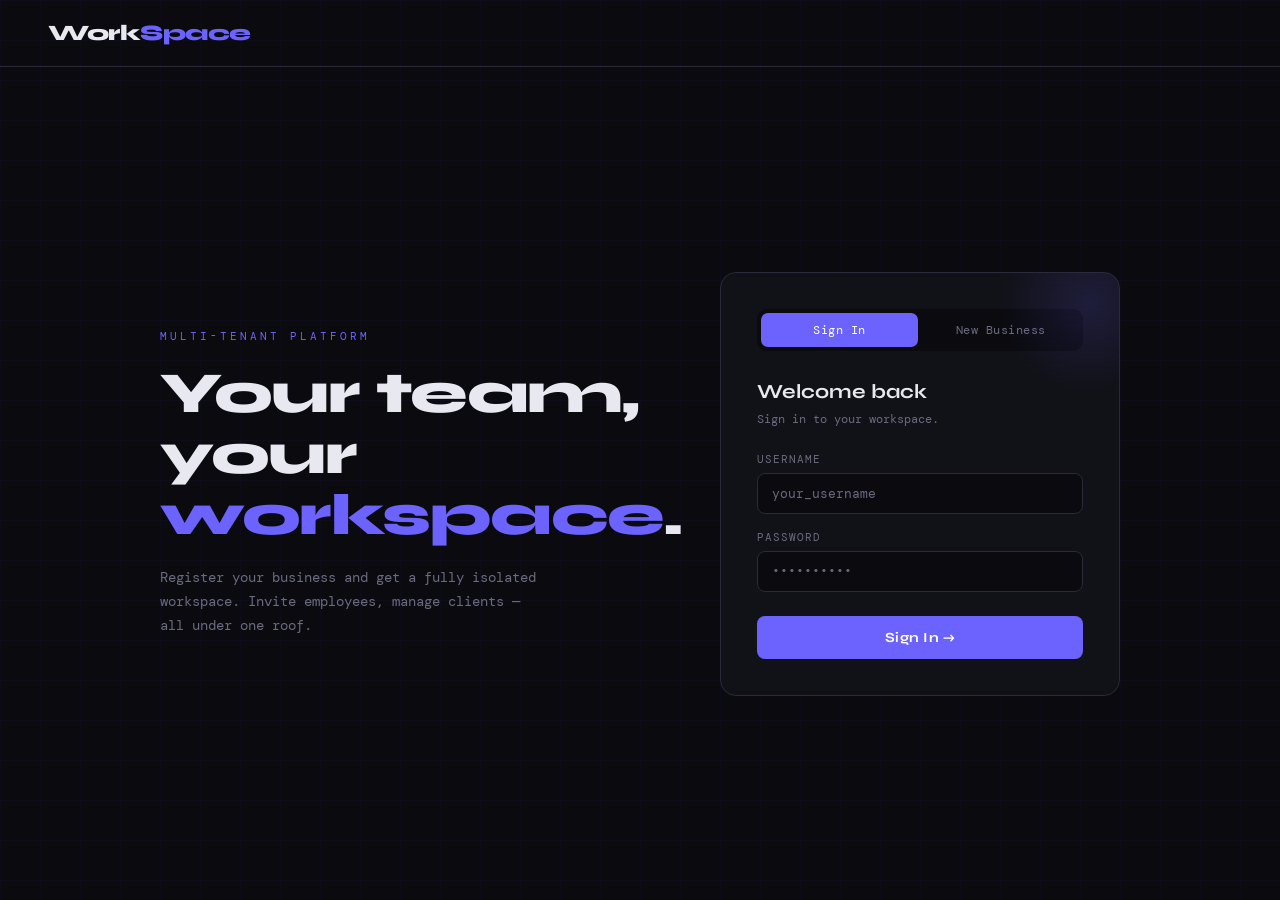
==== static/Index.html @ 4515f1ac "add all files" ====
<!DOCTYPE html>
<html lang="en">
<head>
<meta charset="UTF-8">
<meta name="viewport" content="width=device-width, initial-scale=1.0">
<title>WorkSpace — Business Platform</title>
<link rel="preconnect" href="https://fonts.googleapis.com">
<link href="https://fonts.googleapis.com/css2?family=Syne:wght@400;600;700;800&family=DM+Mono:wght@300;400;500&display=swap" rel="stylesheet">
<style>
  :root {
    --bg: #0a0a0f;
    --surface: #111118;
    --surface2: #1a1a24;
    --border: #2a2a3a;
    --accent: #6c63ff;
    --accent2: #ff6584;
    --text: #e8e8f0;
    --muted: #6b6b80;
    --success: #4ade80;
    --error: #f87171;
  }

  * { box-sizing: border-box; margin: 0; padding: 0; }

  body {
    font-family: 'DM Mono', monospace;
    background: var(--bg);
    color: var(--text);
    min-height: 100vh;
    display: flex;
    flex-direction: column;
    overflow-x: hidden;
  }

  /* Background grid */
  body::before {
    content: '';
    position: fixed;
    inset: 0;
    background-image:
      linear-gradient(rgba(108,99,255,0.04) 1px, transparent 1px),
      linear-gradient(90deg, rgba(108,99,255,0.04) 1px, transparent 1px);
    background-size: 40px 40px;
    pointer-events: none;
    z-index: 0;
  }

  nav {
    position: relative;
    z-index: 10;
    display: flex;
    align-items: center;
    justify-content: space-between;
    padding: 20px 48px;
    border-bottom: 1px solid var(--border);
  }

  .logo {
    font-family: 'Syne', sans-serif;
    font-weight: 800;
    font-size: 22px;
    letter-spacing: -0.5px;
    color: var(--text);
  }
  .logo span { color: var(--accent); }

  .hero {
    position: relative;
    z-index: 1;
    flex: 1;
    display: flex;
    align-items: center;
    justify-content: center;
    gap: 80px;
    padding: 60px 48px;
  }

  .hero-text {
    max-width: 480px;
  }

  .eyebrow {
    font-size: 11px;
    letter-spacing: 3px;
    text-transform: uppercase;
    color: var(--accent);
    margin-bottom: 20px;
  }

  h1 {
    font-family: 'Syne', sans-serif;
    font-size: clamp(36px, 5vw, 58px);
    font-weight: 800;
    line-height: 1.05;
    letter-spacing: -1.5px;
    margin-bottom: 20px;
  }

  h1 em {
    font-style: normal;
    color: var(--accent);
  }

  .hero-sub {
    font-size: 14px;
    color: var(--muted);
    line-height: 1.7;
    max-width: 380px;
  }

  /* Card / panel */
  .panel {
    background: var(--surface);
    border: 1px solid var(--border);
    border-radius: 16px;
    padding: 36px;
    width: 400px;
    flex-shrink: 0;
    position: relative;
    overflow: hidden;
  }

  .panel::before {
    content: '';
    position: absolute;
    top: -60px; right: -60px;
    width: 180px; height: 180px;
    background: radial-gradient(circle, rgba(108,99,255,0.15), transparent 70%);
    pointer-events: none;
  }

  .tabs {
    display: flex;
    gap: 4px;
    background: var(--bg);
    border-radius: 10px;
    padding: 4px;
    margin-bottom: 28px;
  }

  .tab {
    flex: 1;
    padding: 9px;
    border: none;
    background: transparent;
    color: var(--muted);
    font-family: 'DM Mono', monospace;
    font-size: 12px;
    border-radius: 7px;
    cursor: pointer;
    transition: all 0.2s;
    letter-spacing: 0.5px;
  }

  .tab.active {
    background: var(--accent);
    color: #fff;
  }

  .form-section { display: none; }
  .form-section.active { display: block; }

  .field {
    margin-bottom: 16px;
  }

  label {
    display: block;
    font-size: 11px;
    letter-spacing: 1px;
    text-transform: uppercase;
    color: var(--muted);
    margin-bottom: 7px;
  }

  input {
    width: 100%;
    background: var(--bg);
    border: 1px solid var(--border);
    border-radius: 8px;
    padding: 11px 14px;
    color: var(--text);
    font-family: 'DM Mono', monospace;
    font-size: 13px;
    outline: none;
    transition: border-color 0.2s;
  }

  input:focus { border-color: var(--accent); }
  input::placeholder { color: var(--muted); }

  .btn {
    width: 100%;
    padding: 13px;
    background: var(--accent);
    color: #fff;
    border: none;
    border-radius: 8px;
    font-family: 'Syne', sans-serif;
    font-size: 14px;
    font-weight: 700;
    letter-spacing: 0.5px;
    cursor: pointer;
    transition: opacity 0.2s, transform 0.15s;
    margin-top: 8px;
  }

  .btn:hover { opacity: 0.9; transform: translateY(-1px); }
  .btn:active { transform: translateY(0); }
  .btn:disabled { opacity: 0.5; cursor: not-allowed; transform: none; }

  .msg {
    margin-top: 14px;
    font-size: 12px;
    padding: 10px 13px;
    border-radius: 7px;
    display: none;
  }
  .msg.error { background: rgba(248,113,113,0.12); color: var(--error); border: 1px solid rgba(248,113,113,0.3); display: block; }
  .msg.success { background: rgba(74,222,128,0.1); color: var(--success); border: 1px solid rgba(74,222,128,0.25); display: block; }

  .panel-title {
    font-family: 'Syne', sans-serif;
    font-size: 20px;
    font-weight: 700;
    margin-bottom: 6px;
  }

  .panel-sub {
    font-size: 12px;
    color: var(--muted);
    margin-bottom: 24px;
    line-height: 1.5;
  }

  @media (max-width: 860px) {
    .hero { flex-direction: column; gap: 40px; }
    .panel { width: 100%; max-width: 400px; }
    nav { padding: 16px 24px; }
    .hero { padding: 40px 24px; }
  }
</style>
</head>
<body>

<nav>
  <div class="logo">Work<span>Space</span></div>
</nav>

<div class="hero">
  <div class="hero-text">
    <div class="eyebrow">Multi-tenant platform</div>
    <h1>Your team,<br>your <em>workspace</em>.</h1>
    <p class="hero-sub">
      Register your business and get a fully isolated workspace.
      Invite employees, manage clients — all under one roof.
    </p>
  </div>

  <div class="panel">
    <div class="tabs">
      <button class="tab active" onclick="switchTab('login')">Sign In</button>
      <button class="tab" onclick="switchTab('register')">New Business</button>
    </div>

    <!-- LOGIN -->
    <div class="form-section active" id="loginSection">
      <div class="panel-title">Welcome back</div>
      <div class="panel-sub">Sign in to your workspace.</div>
      <div class="field"><label>Username</label><input id="loginUser" placeholder="your_username" autocomplete="username"></div>
      <div class="field"><label>Password</label><input id="loginPass" type="password" placeholder="••••••••••" autocomplete="current-password"></div>
      <button class="btn" onclick="doLogin()">Sign In →</button>
      <div class="msg" id="loginMsg"></div>
    </div>

    <!-- REGISTER BUSINESS -->
    <div class="form-section" id="registerSection">
      <div class="panel-title">Register Your Business</div>
      <div class="panel-sub">You'll be the BusinessAdmin for your new workspace.</div>
      <div class="field"><label>Company Name</label><input id="regCompany" placeholder="Acme Corp"></div>
      <div class="field"><label>Your Username</label><input id="regUser" placeholder="admin_handle"></div>
      <div class="field"><label>Password</label><input id="regPass" type="password" placeholder="10+ chars, mixed types"></div>
      <button class="btn" onclick="doRegister()">Create Workspace →</button>
      <div class="msg" id="registerMsg"></div>
    </div>
  </div>
</div>

<script>
  // Redirect if already logged in
  if (localStorage.getItem('token')) {
    try {
      const p = JSON.parse(atob(localStorage.getItem('token').split('.')[1]));
      if (p.exp * 1000 > Date.now()) window.location.href = '/dashboard';
    } catch(e) { localStorage.removeItem('token'); }
  }

  function switchTab(tab) {
    document.querySelectorAll('.tab').forEach((t, i) => {
      t.classList.toggle('active', (i === 0) === (tab === 'login'));
    });
    document.getElementById('loginSection').classList.toggle('active', tab === 'login');
    document.getElementById('registerSection').classList.toggle('active', tab === 'register');
  }

  function showMsg(id, text, type) {
    const el = document.getElementById(id);
    el.textContent = text;
    el.className = 'msg ' + type;
  }

  async function doLogin() {
    const btn = event.target;
    btn.disabled = true;
    btn.textContent = 'Signing in…';
    try {
      const res = await fetch('/api/auth/login', {
        method: 'POST',
        headers: { 'Content-Type': 'application/json' },
        body: JSON.stringify({
          username: document.getElementById('loginUser').value.trim(),
          password: document.getElementById('loginPass').value,
        })
      });
      const data = await res.json();
      if (res.ok) {
        localStorage.setItem('token', data.token);
try {
    const payload = JSON.parse(atob(data.token.split('.')[1]));
    window.location.href = payload.role === 'admino' ? '/admino' : '/dashboard';
} catch(e) {
    window.location.href = '/dashboard';
}
      } else {
        showMsg('loginMsg', data.msg || 'Login failed', 'error');
      }
    } catch(e) {
      showMsg('loginMsg', 'Network error', 'error');
    }
    btn.disabled = false;
    btn.textContent = 'Sign In →';
  }

  async function doRegister() {
    const btn = event.target;
    btn.disabled = true;
    btn.textContent = 'Creating…';
    try {
      const res = await fetch('/api/auth/register-business', {
        method: 'POST',
        headers: { 'Content-Type': 'application/json' },
        body: JSON.stringify({
          company_name: document.getElementById('regCompany').value.trim(),
          username: document.getElementById('regUser').value.trim(),
          password: document.getElementById('regPass').value,
        })
      });
      const data = await res.json();
      if (res.ok) {
        localStorage.setItem('token', data.token);
window.location.href = '/dashboard'; // register is always a BusinessAdmin
      } else {
        showMsg('registerMsg', data.msg || 'Registration failed', 'error');
      }
    } catch(e) {
      showMsg('registerMsg', 'Network error', 'error');
    }
    btn.disabled = false;
    btn.textContent = 'Create Workspace →';
  }

  // Enter key support
  document.addEventListener('keydown', e => {
    if (e.key !== 'Enter') return;
    if (document.getElementById('loginSection').classList.contains('active')) doLogin();
    else doRegister();
  });
</script>
</body>
</html>
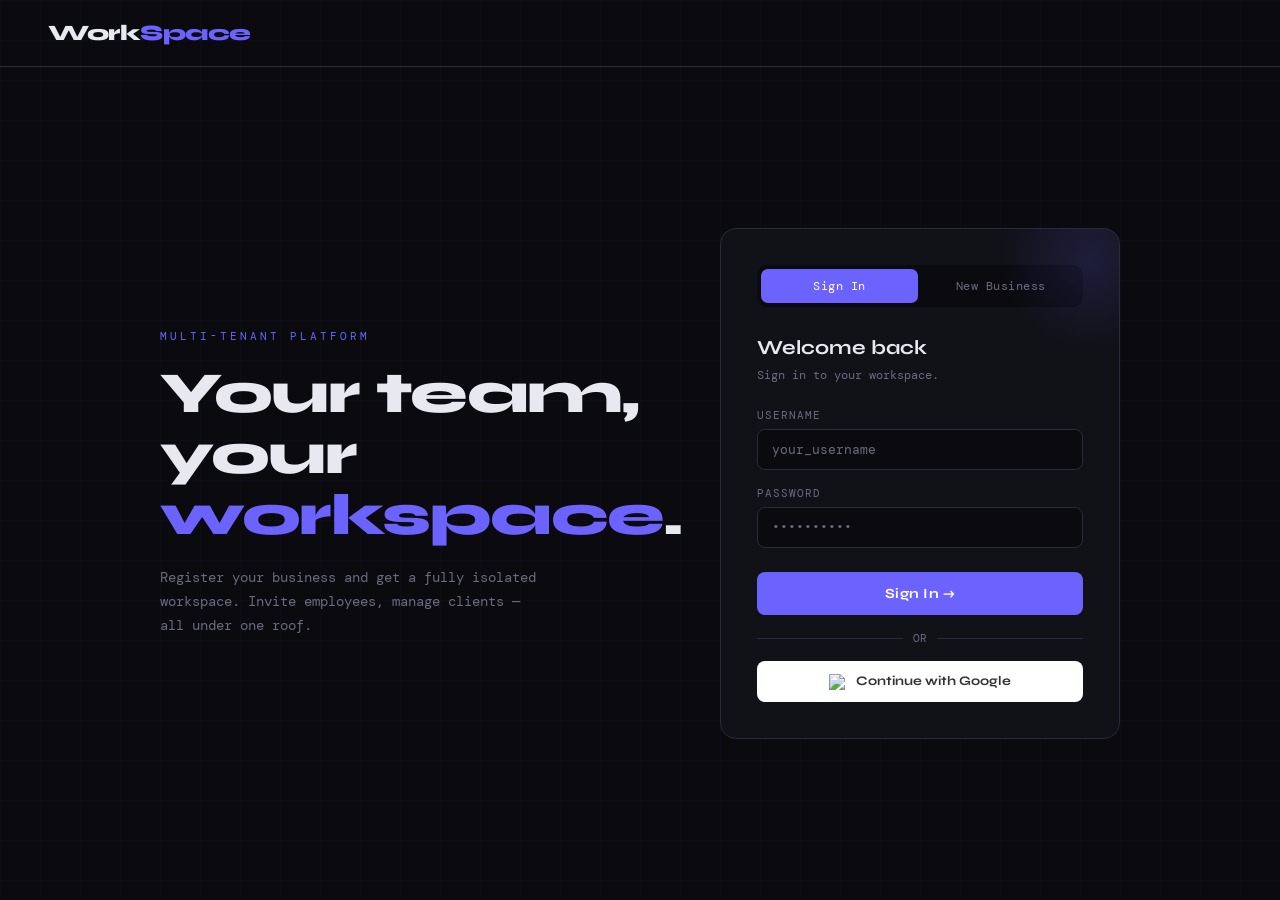
==== commit b2e0da9a: "add google sso" ====
--- a/static/Index.html
+++ b/static/Index.html
@@ -271,6 +271,15 @@
       <div class="field"><label>Password</label><input id="loginPass" type="password" placeholder="••••••••••" autocomplete="current-password"></div>
       <button class="btn" onclick="doLogin()">Sign In →</button>
       <div class="msg" id="loginMsg"></div>
+      <div style="display:flex;align-items:center;gap:10px;margin:16px 0">
+  <div style="flex:1;height:1px;background:var(--border)"></div>
+  <span style="font-size:11px;color:var(--muted)">OR</span>
+  <div style="flex:1;height:1px;background:var(--border)"></div>
+</div>
+<a href="/api/auth/google/login" style="display:block;width:100%;padding:12px;background:white;color:#333;border-radius:8px;text-align:center;text-decoration:none;font-family:'Syne',sans-serif;font-weight:700;font-size:13px;">
+  <img src="https://www.google.com/favicon.ico" style="width:16px;vertical-align:middle;margin-right:8px">
+  Continue with Google
+</a>
     </div>
 
     <!-- REGISTER BUSINESS -->
@@ -282,6 +291,15 @@
       <div class="field"><label>Password</label><input id="regPass" type="password" placeholder="10+ chars, mixed types"></div>
       <button class="btn" onclick="doRegister()">Create Workspace →</button>
       <div class="msg" id="registerMsg"></div>
+      <div style="display:flex;align-items:center;gap:10px;margin:16px 0">
+  <div style="flex:1;height:1px;background:var(--border)"></div>
+  <span style="font-size:11px;color:var(--muted)">OR</span>
+  <div style="flex:1;height:1px;background:var(--border)"></div>
+</div>
+<a href="/api/auth/google/login" style="display:block;width:100%;padding:12px;background:white;color:#333;border-radius:8px;text-align:center;text-decoration:none;font-family:'Syne',sans-serif;font-weight:700;font-size:13px;">
+  <img src="https://www.google.com/favicon.ico" style="width:16px;vertical-align:middle;margin-right:8px">
+  Continue with Google
+</a>
     </div>
   </div>
 </div>
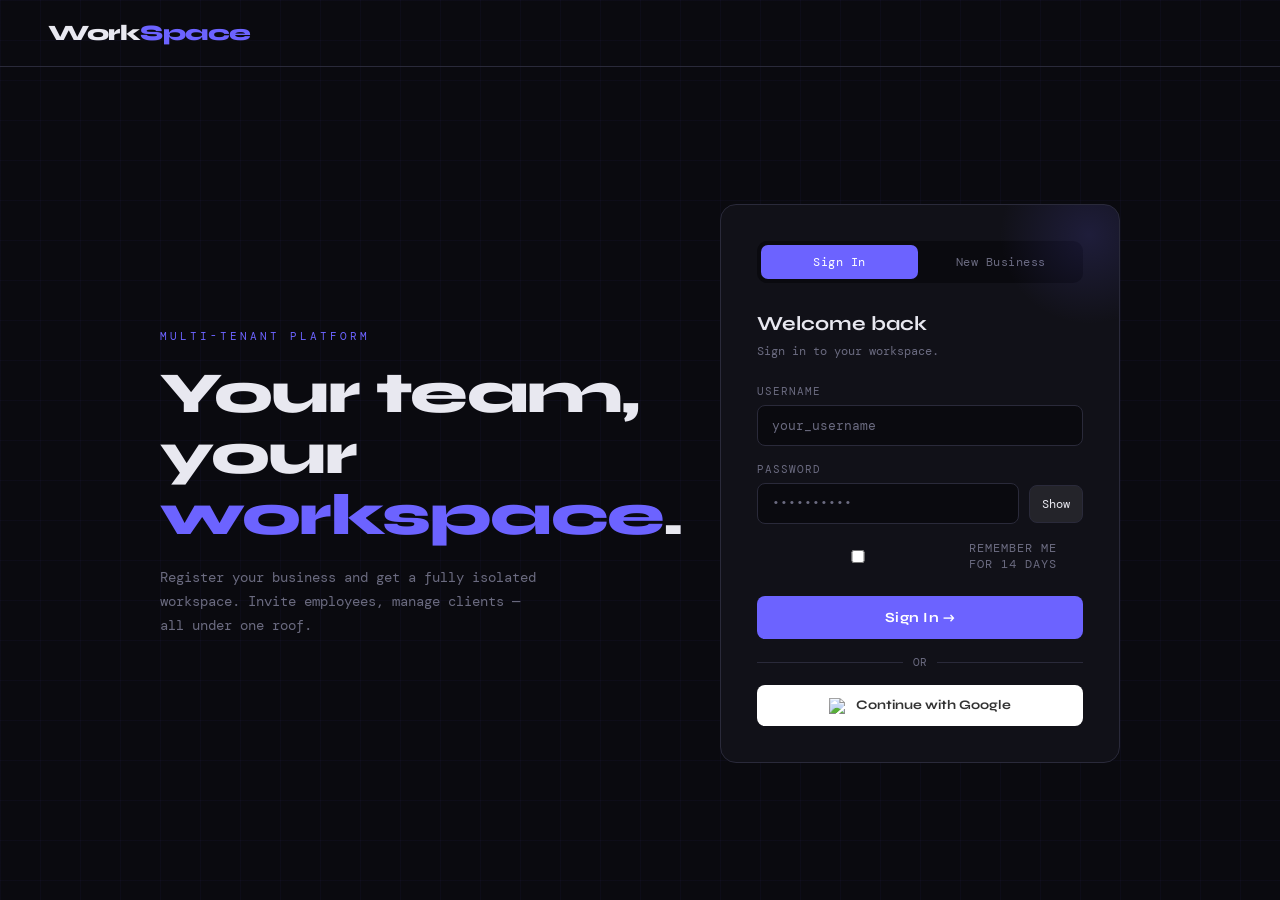
==== commit cd798640: "added cool stuff" ====
--- a/static/Index.html
+++ b/static/Index.html
@@ -164,6 +164,26 @@
     margin-bottom: 16px;
   }
 
+  .input-action {
+    display: flex;
+    gap: 10px;
+    align-items: center;
+  }
+  .input-action input {
+    flex: 1;
+  }
+  .btn-sm {
+    padding: 10px 12px;
+    background: rgba(255,255,255,0.08);
+    border: 1px solid var(--border);
+    border-radius: 8px;
+    color: var(--text);
+    cursor: pointer;
+    font-family: 'DM Mono', monospace;
+    font-size: 12px;
+  }
+  .btn-sm:hover { background: rgba(255,255,255,0.12); }
+
   label {
     display: block;
     font-size: 11px;
@@ -268,8 +288,18 @@
       <div class="panel-title">Welcome back</div>
       <div class="panel-sub">Sign in to your workspace.</div>
       <div class="field"><label>Username</label><input id="loginUser" placeholder="your_username" autocomplete="username"></div>
-      <div class="field"><label>Password</label><input id="loginPass" type="password" placeholder="••••••••••" autocomplete="current-password"></div>
-      <button class="btn" onclick="doLogin()">Sign In →</button>
+      <div class="field">
+        <label>Password</label>
+        <div class="input-action">
+          <input id="loginPass" type="password" placeholder="••••••••••" autocomplete="current-password">
+          <button class="btn-sm" type="button" onclick="togglePassword('loginPass', this)">Show</button>
+        </div>
+      </div>
+      <div class="field" style="display:flex;align-items:center;gap:10px;">
+        <input id="rememberMe" type="checkbox" style="margin:0;">
+        <label for="rememberMe" style="margin:0;font-size:12px;color:var(--muted);">Remember me for 14 days</label>
+      </div>
+      <button class="btn" id="loginBtn" type="button" onclick="doLogin()">Sign In →</button>
       <div class="msg" id="loginMsg"></div>
       <div style="display:flex;align-items:center;gap:10px;margin:16px 0">
   <div style="flex:1;height:1px;background:var(--border)"></div>
@@ -288,8 +318,15 @@
       <div class="panel-sub">You'll be the BusinessAdmin for your new workspace.</div>
       <div class="field"><label>Company Name</label><input id="regCompany" placeholder="Acme Corp"></div>
       <div class="field"><label>Your Username</label><input id="regUser" placeholder="admin_handle"></div>
-      <div class="field"><label>Password</label><input id="regPass" type="password" placeholder="10+ chars, mixed types"></div>
-      <button class="btn" onclick="doRegister()">Create Workspace →</button>
+      <div class="field">
+        <label>Password</label>
+        <div class="input-action">
+          <input id="regPass" type="password" placeholder="10+ chars, mixed types">
+          <button class="btn-sm" type="button" onclick="togglePassword('regPass', this)">Show</button>
+        </div>
+      </div>
+      <div style="font-size:12px;color:var(--muted);margin-bottom:12px;">Use at least 10 characters for stronger security.</div>
+      <button class="btn" id="registerBtn" type="button" onclick="doRegister()">Create Workspace →</button>
       <div class="msg" id="registerMsg"></div>
       <div style="display:flex;align-items:center;gap:10px;margin:16px 0">
   <div style="flex:1;height:1px;background:var(--border)"></div>
@@ -305,11 +342,53 @@
 </div>
 
 <script>
+  let csrfToken = "";
+
+  function getCookie(name) {
+    return document.cookie.split('; ').reduce((acc, cookie) => {
+      const index = cookie.indexOf('=');
+      const key = index < 0 ? cookie : cookie.slice(0, index);
+      const value = index < 0 ? '' : cookie.slice(index + 1);
+      return key === name ? decodeURIComponent(value) : acc;
+    }, '');
+  }
+
+  function syncTokenFromCookie() {
+    const cookieToken = getCookie('token');
+    const storedToken = localStorage.getItem('token');
+    let validStored = false;
+
+    if (storedToken) {
+      try {
+        const payload = JSON.parse(atob(storedToken.split('.')[1]));
+        validStored = payload.exp * 1000 > Date.now();
+      } catch (e) {
+        validStored = false;
+      }
+    }
+
+    if (!validStored && cookieToken) {
+      localStorage.setItem('token', cookieToken);
+    }
+  }
+
+  async function loadCsrfToken() {
+    try {
+      const res = await fetch('/csrf-token');
+      if (!res.ok) return;
+      const data = await res.json();
+      csrfToken = data.csrf_token || '';
+    } catch (e) {
+      console.warn('CSRF token load failed', e);
+    }
+  }
+
   // Redirect if already logged in
+  syncTokenFromCookie();
   if (localStorage.getItem('token')) {
     try {
-      const p = JSON.parse(atob(localStorage.getItem('token').split('.')[1]));
-      if (p.exp * 1000 > Date.now()) window.location.href = '/dashboard';
+      const payload = JSON.parse(atob(localStorage.getItem('token').split('.')[1]));
+      if (payload.exp * 1000 > Date.now()) window.location.href = payload.role === 'admino' ? '/admino' : '/dashboard';
     } catch(e) { localStorage.removeItem('token'); }
   }
 
@@ -321,34 +400,54 @@
     document.getElementById('registerSection').classList.toggle('active', tab === 'register');
   }
 
+  function togglePassword(fieldId, button) {
+    const field = document.getElementById(fieldId);
+    if (!field) return;
+    const isPassword = field.type === 'password';
+    field.type = isPassword ? 'text' : 'password';
+    button.textContent = isPassword ? 'Hide' : 'Show';
+  }
+
   function showMsg(id, text, type) {
     const el = document.getElementById(id);
     el.textContent = text;
     el.className = 'msg ' + type;
   }
 
+  function clearMsg(id) {
+    const el = document.getElementById(id);
+    el.textContent = '';
+    el.className = 'msg';
+  }
+
   async function doLogin() {
-    const btn = event.target;
+    const btn = document.getElementById('loginBtn');
+    clearMsg('loginMsg');
     btn.disabled = true;
     btn.textContent = 'Signing in…';
+    if (!csrfToken) await loadCsrfToken();
     try {
       const res = await fetch('/api/auth/login', {
         method: 'POST',
-        headers: { 'Content-Type': 'application/json' },
+        headers: {
+          'Content-Type': 'application/json',
+          'X-CSRF-Token': csrfToken,
+        },
         body: JSON.stringify({
           username: document.getElementById('loginUser').value.trim(),
           password: document.getElementById('loginPass').value,
+          remember: document.getElementById('rememberMe').checked,
         })
       });
       const data = await res.json();
       if (res.ok) {
         localStorage.setItem('token', data.token);
-try {
-    const payload = JSON.parse(atob(data.token.split('.')[1]));
-    window.location.href = payload.role === 'admino' ? '/admino' : '/dashboard';
-} catch(e) {
-    window.location.href = '/dashboard';
-}
+        try {
+          const payload = JSON.parse(atob(data.token.split('.')[1]));
+          window.location.href = payload.role === 'admino' ? '/admino' : '/dashboard';
+        } catch(e) {
+          window.location.href = '/dashboard';
+        }
       } else {
         showMsg('loginMsg', data.msg || 'Login failed', 'error');
       }
@@ -360,13 +459,18 @@
   }
 
   async function doRegister() {
-    const btn = event.target;
+    const btn = document.getElementById('registerBtn');
+    clearMsg('registerMsg');
     btn.disabled = true;
     btn.textContent = 'Creating…';
+    if (!csrfToken) await loadCsrfToken();
     try {
       const res = await fetch('/api/auth/register-business', {
         method: 'POST',
-        headers: { 'Content-Type': 'application/json' },
+        headers: {
+          'Content-Type': 'application/json',
+          'X-CSRF-Token': csrfToken,
+        },
         body: JSON.stringify({
           company_name: document.getElementById('regCompany').value.trim(),
           username: document.getElementById('regUser').value.trim(),
@@ -376,7 +480,7 @@
       const data = await res.json();
       if (res.ok) {
         localStorage.setItem('token', data.token);
-window.location.href = '/dashboard'; // register is always a BusinessAdmin
+        window.location.href = '/dashboard'; // register is always a BusinessAdmin
       } else {
         showMsg('registerMsg', data.msg || 'Registration failed', 'error');
       }
@@ -386,6 +490,8 @@
     btn.disabled = false;
     btn.textContent = 'Create Workspace →';
   }
+
+  loadCsrfToken();
 
   // Enter key support
   document.addEventListener('keydown', e => {
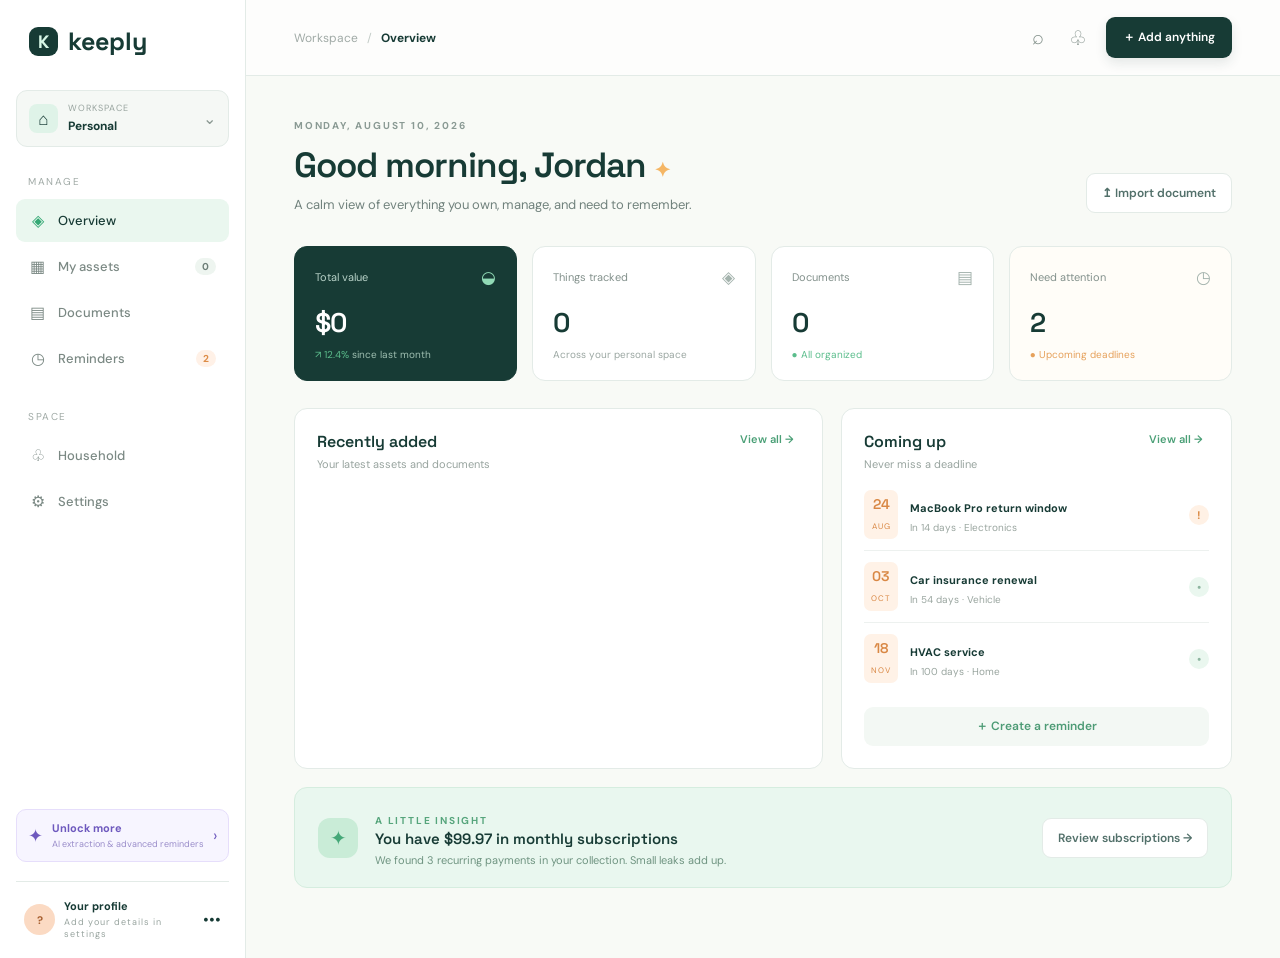
==== commit a2136cc0: "redesigned entire platform and app" ====
--- a/static/Index.html
+++ b/static/Index.html
@@ -1,504 +1,18 @@
-<!DOCTYPE html>
+<!doctype html>
 <html lang="en">
 <head>
-<meta charset="UTF-8">
-<meta name="viewport" content="width=device-width, initial-scale=1.0">
-<title>WorkSpace — Business Platform</title>
-<link rel="preconnect" href="https://fonts.googleapis.com">
-<link href="https://fonts.googleapis.com/css2?family=Syne:wght@400;600;700;800&family=DM+Mono:wght@300;400;500&display=swap" rel="stylesheet">
-<style>
-  :root {
-    --bg: #0a0a0f;
-    --surface: #111118;
-    --surface2: #1a1a24;
-    --border: #2a2a3a;
-    --accent: #6c63ff;
-    --accent2: #ff6584;
-    --text: #e8e8f0;
-    --muted: #6b6b80;
-    --success: #4ade80;
-    --error: #f87171;
-  }
-
-  * { box-sizing: border-box; margin: 0; padding: 0; }
-
-  body {
-    font-family: 'DM Mono', monospace;
-    background: var(--bg);
-    color: var(--text);
-    min-height: 100vh;
-    display: flex;
-    flex-direction: column;
-    overflow-x: hidden;
-  }
-
-  /* Background grid */
-  body::before {
-    content: '';
-    position: fixed;
-    inset: 0;
-    background-image:
-      linear-gradient(rgba(108,99,255,0.04) 1px, transparent 1px),
-      linear-gradient(90deg, rgba(108,99,255,0.04) 1px, transparent 1px);
-    background-size: 40px 40px;
-    pointer-events: none;
-    z-index: 0;
-  }
-
-  nav {
-    position: relative;
-    z-index: 10;
-    display: flex;
-    align-items: center;
-    justify-content: space-between;
-    padding: 20px 48px;
-    border-bottom: 1px solid var(--border);
-  }
-
-  .logo {
-    font-family: 'Syne', sans-serif;
-    font-weight: 800;
-    font-size: 22px;
-    letter-spacing: -0.5px;
-    color: var(--text);
-  }
-  .logo span { color: var(--accent); }
-
-  .hero {
-    position: relative;
-    z-index: 1;
-    flex: 1;
-    display: flex;
-    align-items: center;
-    justify-content: center;
-    gap: 80px;
-    padding: 60px 48px;
-  }
-
-  .hero-text {
-    max-width: 480px;
-  }
-
-  .eyebrow {
-    font-size: 11px;
-    letter-spacing: 3px;
-    text-transform: uppercase;
-    color: var(--accent);
-    margin-bottom: 20px;
-  }
-
-  h1 {
-    font-family: 'Syne', sans-serif;
-    font-size: clamp(36px, 5vw, 58px);
-    font-weight: 800;
-    line-height: 1.05;
-    letter-spacing: -1.5px;
-    margin-bottom: 20px;
-  }
-
-  h1 em {
-    font-style: normal;
-    color: var(--accent);
-  }
-
-  .hero-sub {
-    font-size: 14px;
-    color: var(--muted);
-    line-height: 1.7;
-    max-width: 380px;
-  }
-
-  /* Card / panel */
-  .panel {
-    background: var(--surface);
-    border: 1px solid var(--border);
-    border-radius: 16px;
-    padding: 36px;
-    width: 400px;
-    flex-shrink: 0;
-    position: relative;
-    overflow: hidden;
-  }
-
-  .panel::before {
-    content: '';
-    position: absolute;
-    top: -60px; right: -60px;
-    width: 180px; height: 180px;
-    background: radial-gradient(circle, rgba(108,99,255,0.15), transparent 70%);
-    pointer-events: none;
-  }
-
-  .tabs {
-    display: flex;
-    gap: 4px;
-    background: var(--bg);
-    border-radius: 10px;
-    padding: 4px;
-    margin-bottom: 28px;
-  }
-
-  .tab {
-    flex: 1;
-    padding: 9px;
-    border: none;
-    background: transparent;
-    color: var(--muted);
-    font-family: 'DM Mono', monospace;
-    font-size: 12px;
-    border-radius: 7px;
-    cursor: pointer;
-    transition: all 0.2s;
-    letter-spacing: 0.5px;
-  }
-
-  .tab.active {
-    background: var(--accent);
-    color: #fff;
-  }
-
-  .form-section { display: none; }
-  .form-section.active { display: block; }
-
-  .field {
-    margin-bottom: 16px;
-  }
-
-  .input-action {
-    display: flex;
-    gap: 10px;
-    align-items: center;
-  }
-  .input-action input {
-    flex: 1;
-  }
-  .btn-sm {
-    padding: 10px 12px;
-    background: rgba(255,255,255,0.08);
-    border: 1px solid var(--border);
-    border-radius: 8px;
-    color: var(--text);
-    cursor: pointer;
-    font-family: 'DM Mono', monospace;
-    font-size: 12px;
-  }
-  .btn-sm:hover { background: rgba(255,255,255,0.12); }
-
-  label {
-    display: block;
-    font-size: 11px;
-    letter-spacing: 1px;
-    text-transform: uppercase;
-    color: var(--muted);
-    margin-bottom: 7px;
-  }
-
-  input {
-    width: 100%;
-    background: var(--bg);
-    border: 1px solid var(--border);
-    border-radius: 8px;
-    padding: 11px 14px;
-    color: var(--text);
-    font-family: 'DM Mono', monospace;
-    font-size: 13px;
-    outline: none;
-    transition: border-color 0.2s;
-  }
-
-  input:focus { border-color: var(--accent); }
-  input::placeholder { color: var(--muted); }
-
-  .btn {
-    width: 100%;
-    padding: 13px;
-    background: var(--accent);
-    color: #fff;
-    border: none;
-    border-radius: 8px;
-    font-family: 'Syne', sans-serif;
-    font-size: 14px;
-    font-weight: 700;
-    letter-spacing: 0.5px;
-    cursor: pointer;
-    transition: opacity 0.2s, transform 0.15s;
-    margin-top: 8px;
-  }
-
-  .btn:hover { opacity: 0.9; transform: translateY(-1px); }
-  .btn:active { transform: translateY(0); }
-  .btn:disabled { opacity: 0.5; cursor: not-allowed; transform: none; }
-
-  .msg {
-    margin-top: 14px;
-    font-size: 12px;
-    padding: 10px 13px;
-    border-radius: 7px;
-    display: none;
-  }
-  .msg.error { background: rgba(248,113,113,0.12); color: var(--error); border: 1px solid rgba(248,113,113,0.3); display: block; }
-  .msg.success { background: rgba(74,222,128,0.1); color: var(--success); border: 1px solid rgba(74,222,128,0.25); display: block; }
-
-  .panel-title {
-    font-family: 'Syne', sans-serif;
-    font-size: 20px;
-    font-weight: 700;
-    margin-bottom: 6px;
-  }
-
-  .panel-sub {
-    font-size: 12px;
-    color: var(--muted);
-    margin-bottom: 24px;
-    line-height: 1.5;
-  }
-
-  @media (max-width: 860px) {
-    .hero { flex-direction: column; gap: 40px; }
-    .panel { width: 100%; max-width: 400px; }
-    nav { padding: 16px 24px; }
-    .hero { padding: 40px 24px; }
-  }
-</style>
+<meta charset="UTF-8"><meta name="viewport" content="width=device-width,initial-scale=1.0">
+<title>Keeply — Keep track of what matters</title>
+<link rel="preconnect" href="https://fonts.googleapis.com"><link rel="preconnect" href="https://fonts.gstatic.com" crossorigin>
+<link href="https://fonts.googleapis.com/css2?family=DM+Sans:wght@400;500;600;700&family=Space+Grotesk:wght@500;600;700&display=swap" rel="stylesheet">
+<link rel="stylesheet" href="/static/app.css">
+<link rel="stylesheet" href="/static/people.css">
 </head>
 <body>
-
-<nav>
-  <div class="logo">Work<span>Space</span></div>
-</nav>
-
-<div class="hero">
-  <div class="hero-text">
-    <div class="eyebrow">Multi-tenant platform</div>
-    <h1>Your team,<br>your <em>workspace</em>.</h1>
-    <p class="hero-sub">
-      Register your business and get a fully isolated workspace.
-      Invite employees, manage clients — all under one roof.
-    </p>
-  </div>
-
-  <div class="panel">
-    <div class="tabs">
-      <button class="tab active" onclick="switchTab('login')">Sign In</button>
-      <button class="tab" onclick="switchTab('register')">New Business</button>
-    </div>
-
-    <!-- LOGIN -->
-    <div class="form-section active" id="loginSection">
-      <div class="panel-title">Welcome back</div>
-      <div class="panel-sub">Sign in to your workspace.</div>
-      <div class="field"><label>Username</label><input id="loginUser" placeholder="your_username" autocomplete="username"></div>
-      <div class="field">
-        <label>Password</label>
-        <div class="input-action">
-          <input id="loginPass" type="password" placeholder="••••••••••" autocomplete="current-password">
-          <button class="btn-sm" type="button" onclick="togglePassword('loginPass', this)">Show</button>
-        </div>
-      </div>
-      <div class="field" style="display:flex;align-items:center;gap:10px;">
-        <input id="rememberMe" type="checkbox" style="margin:0;">
-        <label for="rememberMe" style="margin:0;font-size:12px;color:var(--muted);">Remember me for 14 days</label>
-      </div>
-      <button class="btn" id="loginBtn" type="button" onclick="doLogin()">Sign In →</button>
-      <div class="msg" id="loginMsg"></div>
-      <div style="display:flex;align-items:center;gap:10px;margin:16px 0">
-  <div style="flex:1;height:1px;background:var(--border)"></div>
-  <span style="font-size:11px;color:var(--muted)">OR</span>
-  <div style="flex:1;height:1px;background:var(--border)"></div>
-</div>
-<a href="/api/auth/google/login" style="display:block;width:100%;padding:12px;background:white;color:#333;border-radius:8px;text-align:center;text-decoration:none;font-family:'Syne',sans-serif;font-weight:700;font-size:13px;">
-  <img src="https://www.google.com/favicon.ico" style="width:16px;vertical-align:middle;margin-right:8px">
-  Continue with Google
-</a>
-    </div>
-
-    <!-- REGISTER BUSINESS -->
-    <div class="form-section" id="registerSection">
-      <div class="panel-title">Register Your Business</div>
-      <div class="panel-sub">You'll be the BusinessAdmin for your new workspace.</div>
-      <div class="field"><label>Company Name</label><input id="regCompany" placeholder="Acme Corp"></div>
-      <div class="field"><label>Your Username</label><input id="regUser" placeholder="admin_handle"></div>
-      <div class="field">
-        <label>Password</label>
-        <div class="input-action">
-          <input id="regPass" type="password" placeholder="10+ chars, mixed types">
-          <button class="btn-sm" type="button" onclick="togglePassword('regPass', this)">Show</button>
-        </div>
-      </div>
-      <div style="font-size:12px;color:var(--muted);margin-bottom:12px;">Use at least 10 characters for stronger security.</div>
-      <button class="btn" id="registerBtn" type="button" onclick="doRegister()">Create Workspace →</button>
-      <div class="msg" id="registerMsg"></div>
-      <div style="display:flex;align-items:center;gap:10px;margin:16px 0">
-  <div style="flex:1;height:1px;background:var(--border)"></div>
-  <span style="font-size:11px;color:var(--muted)">OR</span>
-  <div style="flex:1;height:1px;background:var(--border)"></div>
-</div>
-<a href="/api/auth/google/login" style="display:block;width:100%;padding:12px;background:white;color:#333;border-radius:8px;text-align:center;text-decoration:none;font-family:'Syne',sans-serif;font-weight:700;font-size:13px;">
-  <img src="https://www.google.com/favicon.ico" style="width:16px;vertical-align:middle;margin-right:8px">
-  Continue with Google
-</a>
-    </div>
-  </div>
-</div>
-
-<script>
-  let csrfToken = "";
-
-  function getCookie(name) {
-    return document.cookie.split('; ').reduce((acc, cookie) => {
-      const index = cookie.indexOf('=');
-      const key = index < 0 ? cookie : cookie.slice(0, index);
-      const value = index < 0 ? '' : cookie.slice(index + 1);
-      return key === name ? decodeURIComponent(value) : acc;
-    }, '');
-  }
-
-  function syncTokenFromCookie() {
-    const cookieToken = getCookie('token');
-    const storedToken = localStorage.getItem('token');
-    let validStored = false;
-
-    if (storedToken) {
-      try {
-        const payload = JSON.parse(atob(storedToken.split('.')[1]));
-        validStored = payload.exp * 1000 > Date.now();
-      } catch (e) {
-        validStored = false;
-      }
-    }
-
-    if (!validStored && cookieToken) {
-      localStorage.setItem('token', cookieToken);
-    }
-  }
-
-  async function loadCsrfToken() {
-    try {
-      const res = await fetch('/csrf-token');
-      if (!res.ok) return;
-      const data = await res.json();
-      csrfToken = data.csrf_token || '';
-    } catch (e) {
-      console.warn('CSRF token load failed', e);
-    }
-  }
-
-  // Redirect if already logged in
-  syncTokenFromCookie();
-  if (localStorage.getItem('token')) {
-    try {
-      const payload = JSON.parse(atob(localStorage.getItem('token').split('.')[1]));
-      if (payload.exp * 1000 > Date.now()) window.location.href = payload.role === 'admino' ? '/admino' : '/dashboard';
-    } catch(e) { localStorage.removeItem('token'); }
-  }
-
-  function switchTab(tab) {
-    document.querySelectorAll('.tab').forEach((t, i) => {
-      t.classList.toggle('active', (i === 0) === (tab === 'login'));
-    });
-    document.getElementById('loginSection').classList.toggle('active', tab === 'login');
-    document.getElementById('registerSection').classList.toggle('active', tab === 'register');
-  }
-
-  function togglePassword(fieldId, button) {
-    const field = document.getElementById(fieldId);
-    if (!field) return;
-    const isPassword = field.type === 'password';
-    field.type = isPassword ? 'text' : 'password';
-    button.textContent = isPassword ? 'Hide' : 'Show';
-  }
-
-  function showMsg(id, text, type) {
-    const el = document.getElementById(id);
-    el.textContent = text;
-    el.className = 'msg ' + type;
-  }
-
-  function clearMsg(id) {
-    const el = document.getElementById(id);
-    el.textContent = '';
-    el.className = 'msg';
-  }
-
-  async function doLogin() {
-    const btn = document.getElementById('loginBtn');
-    clearMsg('loginMsg');
-    btn.disabled = true;
-    btn.textContent = 'Signing in…';
-    if (!csrfToken) await loadCsrfToken();
-    try {
-      const res = await fetch('/api/auth/login', {
-        method: 'POST',
-        headers: {
-          'Content-Type': 'application/json',
-          'X-CSRF-Token': csrfToken,
-        },
-        body: JSON.stringify({
-          username: document.getElementById('loginUser').value.trim(),
-          password: document.getElementById('loginPass').value,
-          remember: document.getElementById('rememberMe').checked,
-        })
-      });
-      const data = await res.json();
-      if (res.ok) {
-        localStorage.setItem('token', data.token);
-        try {
-          const payload = JSON.parse(atob(data.token.split('.')[1]));
-          window.location.href = payload.role === 'admino' ? '/admino' : '/dashboard';
-        } catch(e) {
-          window.location.href = '/dashboard';
-        }
-      } else {
-        showMsg('loginMsg', data.msg || 'Login failed', 'error');
-      }
-    } catch(e) {
-      showMsg('loginMsg', 'Network error', 'error');
-    }
-    btn.disabled = false;
-    btn.textContent = 'Sign In →';
-  }
-
-  async function doRegister() {
-    const btn = document.getElementById('registerBtn');
-    clearMsg('registerMsg');
-    btn.disabled = true;
-    btn.textContent = 'Creating…';
-    if (!csrfToken) await loadCsrfToken();
-    try {
-      const res = await fetch('/api/auth/register-business', {
-        method: 'POST',
-        headers: {
-          'Content-Type': 'application/json',
-          'X-CSRF-Token': csrfToken,
-        },
-        body: JSON.stringify({
-          company_name: document.getElementById('regCompany').value.trim(),
-          username: document.getElementById('regUser').value.trim(),
-          password: document.getElementById('regPass').value,
-        })
-      });
-      const data = await res.json();
-      if (res.ok) {
-        localStorage.setItem('token', data.token);
-        window.location.href = '/dashboard'; // register is always a BusinessAdmin
-      } else {
-        showMsg('registerMsg', data.msg || 'Registration failed', 'error');
-      }
-    } catch(e) {
-      showMsg('registerMsg', 'Network error', 'error');
-    }
-    btn.disabled = false;
-    btn.textContent = 'Create Workspace →';
-  }
-
-  loadCsrfToken();
-
-  // Enter key support
-  document.addEventListener('keydown', e => {
-    if (e.key !== 'Enter') return;
-    if (document.getElementById('loginSection').classList.contains('active')) doLogin();
-    else doRegister();
-  });
-</script>
-</body>
-</html>+<div class="app-shell"><aside class="sidebar"><a class="brand" href="#"><span class="brand-mark">K</span><span>keeply</span></a><div class="workspace-switcher"><span class="workspace-icon">⌂</span><div><small>WORKSPACE</small><strong>Personal</strong></div><span class="chevron">⌄</span></div><nav><p class="nav-label">MANAGE</p><button class="nav-item active" data-view="overview"><span>◈</span> Overview</button><button class="nav-item" data-view="assets"><span>▦</span> My assets <b id="asset-nav-count">0</b></button><button class="nav-item" data-view="documents"><span>▤</span> Documents</button><button class="nav-item" data-view="reminders"><span>◷</span> Reminders <b class="alert-count">2</b></button><p class="nav-label">SPACE</p><button class="nav-item" data-view="people"><span>♧</span> Household</button><button class="nav-item" data-view="settings"><span>⚙</span> Settings</button></nav><div class="sidebar-bottom"><div class="upgrade"><span>✦</span><div><strong>Unlock more</strong><small>AI extraction & advanced reminders</small></div><span>›</span></div><div class="profile"><span class="avatar">?</span><div><strong>Your profile</strong><small>Add your details in settings</small></div><span>•••</span></div></div></aside>
+<main class="main-content"><header class="topbar"><div class="breadcrumbs"><span>Workspace</span><i>/</i><strong id="page-title">Overview</strong></div><div class="top-actions"><button class="icon-button">⌕</button><button class="icon-button">♧</button><button class="add-button" id="add-button"><span>＋</span> Add anything</button></div></header>
+<section class="content" id="overview-view"><div class="welcome-row"><div><p class="eyebrow">MONDAY, AUGUST 10, 2026</p><h1>Good morning, Jordan <span>✦</span></h1><p class="subtitle">A calm view of everything you own, manage, and need to remember.</p></div><button class="secondary-button" id="import-button">↥ <span>Import document</span></button></div><div class="stats-grid"><article class="stat-card accent-card"><div class="stat-top"><span>Total value</span><span class="stat-icon">◒</span></div><strong id="total-value">$0</strong><p><span class="trend">↗ 12.4%</span> since last month</p></article><article class="stat-card"><div class="stat-top"><span>Things tracked</span><span class="stat-icon">◈</span></div><strong id="asset-count">0</strong><p>Across your personal space</p></article><article class="stat-card"><div class="stat-top"><span>Documents</span><span class="stat-icon">▤</span></div><strong id="document-count">0</strong><p><span class="good">● All organized</span></p></article><article class="stat-card warning-card"><div class="stat-top"><span>Need attention</span><span class="stat-icon">◷</span></div><strong>2</strong><p><span class="warning">● Upcoming deadlines</span></p></article></div><div class="dashboard-grid"><section class="panel assets-panel"><div class="panel-heading"><div><h2>Recently added</h2><p>Your latest assets and documents</p></div><button class="text-button" data-view="assets">View all <span>→</span></button></div><div id="recent-assets" class="asset-list"></div></section><section class="panel reminders-panel"><div class="panel-heading"><div><h2>Coming up</h2><p>Never miss a deadline</p></div><button class="text-button" data-view="reminders">View all <span>→</span></button></div><div class="reminder-list"><div class="reminder-item"><span class="reminder-date"><b>24</b><small>AUG</small></span><div><strong>MacBook Pro return window</strong><p>In 14 days · Electronics</p></div><span class="priority medium">!</span></div><div class="reminder-item"><span class="reminder-date"><b>03</b><small>OCT</small></span><div><strong>Car insurance renewal</strong><p>In 54 days · Vehicle</p></div><span class="priority low">•</span></div><div class="reminder-item"><span class="reminder-date"><b>18</b><small>NOV</small></span><div><strong>HVAC service</strong><p>In 100 days · Home</p></div><span class="priority low">•</span></div></div><button class="full-width-button" id="reminder-button">＋ Create a reminder</button></section></div><section class="insight-banner"><div class="insight-spark">✦</div><div><span class="eyebrow">A LITTLE INSIGHT</span><h3>You have $99.97 in monthly subscriptions</h3><p>We found 3 recurring payments in your collection. Small leaks add up.</p></div><button class="secondary-button">Review subscriptions →</button></section></section>
+<section class="content hidden" id="assets-view"><div class="welcome-row"><div><p class="eyebrow">YOUR COLLECTION</p><h1>My assets</h1><p class="subtitle">Everything worth remembering, organized in one place.</p></div><button class="add-button" id="assets-add-button">＋ Add asset</button></div><div class="filter-bar"><div class="search-input">⌕ <input id="asset-search" placeholder="Search your assets..."></div><button class="filter-button">All categories⌄</button><button class="filter-button">Recently added⌄</button></div><div id="all-assets" class="all-assets-grid"></div></section>
+<section class="content hidden" id="people-view"><div class="welcome-row"><div><p class="eyebrow">PEOPLE</p><h1>Your people</h1><p class="subtitle">Add the people who share, manage, or care for the things in this workspace.</p></div><button class="add-button" id="person-add-button">＋ Add person</button></div><div class="people-layout"><form class="panel person-form" id="person-form"><h2>Add a person</h2><p>Enter real contact details for your household or team.</p><label>Name<input name="name" placeholder="Full name" required></label><label>Role or relationship<input name="role" placeholder="e.g. Partner, Facilities manager"></label><label>Email<input name="email" type="email" placeholder="name@example.com"></label><label>Phone<input name="phone" placeholder="Optional phone number"></label><label>Notes<textarea name="notes" placeholder="Anything useful to remember"></textarea></label><button class="add-button full" type="submit">Save person</button><p class="form-status" id="person-status"></p></form><section><div class="panel-heading people-heading"><div><h2>People in this workspace</h2><p id="people-count">No people added yet</p></div></div><div id="people-list" class="people-list"></div></section></div></section></main></div>
+<div class="modal hidden" id="import-modal"><div class="modal-card"><button class="close-button" id="close-modal">×</button><span class="modal-icon">✦</span><p class="eyebrow">SMART IMPORT</p><h2>Bring something into Keeply</h2><p class="modal-copy">Upload a receipt, invoice, warranty, or any document. We'll pull out the details for you.</p><form id="upload-form"><label class="drop-zone" for="document"><span>↥</span><strong>Drop a document here</strong><small>PDF, JPG, PNG up to 16MB</small><input type="file" id="document" name="document" accept=".pdf,.jpg,.jpeg,.png,.txt" required></label><button class="add-button full" type="submit">Extract & add to Keeply <span>→</span></button><p class="form-status" id="form-status"></p></form></div></div>
+<script src="/static/app.js"></script></body></html>
--- a/static/app.css
+++ b/static/app.css
@@ -0,0 +1 @@
+:root{--ink:#173b35;--muted:#71827d;--line:#e3ebe7;--cream:#f8faf6;--mint:#dff4e9;--green:#34a874;--orange:#f5a95b;--red:#e56d64;--white:#fff}*{box-sizing:border-box}body{margin:0;background:var(--cream);color:var(--ink);font-family:'DM Sans',sans-serif}.app-shell{display:flex;min-height:100vh}.sidebar{width:246px;background:#fff;border-right:1px solid var(--line);padding:25px 16px 18px;display:flex;flex-direction:column}.brand{display:flex;align-items:center;gap:10px;color:var(--ink);font:700 25px 'Space Grotesk';text-decoration:none;padding:0 13px 33px}.brand-mark{display:grid;place-items:center;width:29px;height:29px;background:var(--ink);color:#d7f7e7;border-radius:9px;font-size:18px}.workspace-switcher{display:flex;align-items:center;gap:10px;padding:11px 12px;background:#f5f8f5;border:1px solid var(--line);border-radius:11px;margin-bottom:28px}.workspace-icon{display:grid;place-items:center;width:29px;height:29px;border-radius:8px;background:#dff3e8;font-size:17px}.workspace-switcher div{flex:1}.workspace-switcher small,.profile small{display:block;color:#98a49f;font-size:9px;letter-spacing:1px}.workspace-switcher strong{font-size:12px}.chevron{color:#8a9892}nav{display:flex;flex-direction:column;gap:3px}.nav-label{color:#a0aaa6;font-size:10px;letter-spacing:1.5px;margin:0 12px 8px}.nav-label:nth-of-type(2){margin-top:27px}.nav-item{border:0;background:none;color:#7b8984;text-align:left;padding:11px 13px;border-radius:9px;font:500 13px 'DM Sans';cursor:pointer;display:flex;align-items:center;gap:12px}.nav-item span{width:17px;text-align:center;font-size:16px}.nav-item b{margin-left:auto;background:#eef5f0;color:#6c7e77;border-radius:9px;padding:2px 7px;font-size:10px}.nav-item.active,.nav-item:hover{color:var(--ink);background:#eaf7ef}.nav-item.active span{color:var(--green)}.alert-count{background:#fff1e7!important;color:#dd8c46!important}.sidebar-bottom{margin-top:auto}.upgrade{display:flex;align-items:center;gap:9px;background:#f7f5ff;border:1px solid #e6defb;padding:11px;border-radius:10px;color:#6e59be;margin:16px 0 19px}.upgrade>span:first-child{font-size:18px}.upgrade div{flex:1}.upgrade strong,.upgrade small{display:block}.upgrade strong{font-size:11px}.upgrade small{font-size:9px;color:#9a8dca;margin-top:3px}.profile{display:flex;align-items:center;gap:9px;border-top:1px solid var(--line);padding:17px 8px 0}.avatar{display:grid;place-items:center;background:#fbdac3;color:#a65d2d;border-radius:50%;width:31px;height:31px;font-size:11px;font-weight:700}.profile div{flex:1}.profile strong{font-size:11px;display:block}.profile small{margin-top:3px}.main-content{flex:1;min-width:0}.topbar{height:76px;border-bottom:1px solid var(--line);display:flex;justify-content:space-between;align-items:center;padding:0 48px;background:rgba(255,255,255,.72)}.breadcrumbs{font-size:12px;color:#a0aaa6}.breadcrumbs i{font-style:normal;margin:0 9px;color:#c2cbc6}.breadcrumbs strong{color:var(--ink)}.top-actions{display:flex;gap:13px;align-items:center}.icon-button{border:0;background:transparent;color:#82908a;font-size:20px;position:relative}.has-dot:after{content:'';width:5px;height:5px;border-radius:50%;background:var(--orange);position:absolute;top:2px;right:0}.add-button,.secondary-button,.filter-button,.full-width-button{border:0;border-radius:9px;cursor:pointer;font:600 12px 'DM Sans'}.add-button{background:var(--ink);color:white;padding:12px 17px;box-shadow:0 5px 12px #173b351c}.add-button:hover{background:#27584f}.content{max-width:1250px;margin:auto;padding:43px 48px 70px}.welcome-row{display:flex;justify-content:space-between;align-items:flex-end;margin-bottom:33px}.eyebrow{font-size:10px;letter-spacing:1.8px;color:#8a9a94;font-weight:700;margin:0 0 11px}.welcome-row h1{font:600 clamp(26px,3vw,35px) 'Space Grotesk';letter-spacing:-1px;margin:0 0 9px}.welcome-row h1 span{color:#f5b664;font-size:20px}.subtitle{color:var(--muted);font-size:13px;margin:0}.secondary-button{background:#fff;border:1px solid var(--line);padding:11px 15px;color:#52706a}.secondary-button:hover{border-color:#b7d8c6;background:#f6fffa}.stats-grid{display:grid;grid-template-columns:repeat(4,1fr);gap:15px;margin-bottom:27px}.stat-card{background:#fff;border:1px solid var(--line);border-radius:13px;padding:19px 20px}.stat-card.accent-card{background:var(--ink);color:#fff;border-color:var(--ink)}.stat-card.warning-card{background:#fffdf8}.stat-top{display:flex;justify-content:space-between;align-items:center;color:#83918c;font-size:11px}.accent-card .stat-top{color:#b8d2c8}.stat-icon{font-size:17px;color:#a4b3ad}.accent-card .stat-icon{color:#91dab6}.stat-card>strong{display:block;font:600 27px 'Space Grotesk';margin:17px 0 8px;letter-spacing:-1px}.stat-card p{font-size:10px;color:#9ba7a2;margin:0}.accent-card p{color:#9fbfb1}.trend,.good{color:#5bbd8c}.warning{color:#e6a15b}.dashboard-grid{display:grid;grid-template-columns:1.15fr .85fr;gap:18px}.panel{background:#fff;border:1px solid var(--line);border-radius:13px;padding:22px}.panel-heading{display:flex;justify-content:space-between;align-items:flex-start;margin-bottom:19px}.panel-heading h2{font:600 16px 'Space Grotesk';margin:0 0 5px}.panel-heading p{font-size:11px;color:#98a49f;margin:0}.text-button{border:0;background:none;color:#4a9f76;font:600 11px 'DM Sans';cursor:pointer}.asset-list{display:flex;flex-direction:column}.asset-row{display:flex;align-items:center;gap:13px;padding:12px 0;border-top:1px solid #edf1ef}.asset-row:first-child{border-top:0;padding-top:0}.asset-symbol{width:38px;height:38px;display:grid;place-items:center;border-radius:10px;background:#edf8f1;color:#4ba77c;font-size:18px}.asset-data{flex:1}.asset-data strong{display:block;font-size:12px}.asset-data small{font-size:10px;color:#95a29c}.asset-price{text-align:right}.asset-price strong{display:block;font-size:12px}.asset-price small{color:#9ba7a2;font-size:10px}.reminder-list{margin-bottom:13px}.reminder-item{display:flex;align-items:center;gap:12px;padding:11px 0;border-top:1px solid #edf1ef}.reminder-item:first-child{border-top:0;padding-top:0}.reminder-date{width:34px;text-align:center;background:#fff2e7;border-radius:7px;padding:5px 2px;color:#d98845}.reminder-date b{font:600 14px 'Space Grotesk';display:block}.reminder-date small{font-size:8px;letter-spacing:1px}.reminder-item div{flex:1}.reminder-item strong{font-size:11px}.reminder-item p{font-size:10px;color:#99a59f;margin:4px 0 0}.priority{border-radius:50%;width:20px;height:20px;display:grid;place-items:center;font-weight:700;font-size:11px}.priority.medium{color:#db8b45;background:#fff1e5}.priority.low{color:#8db5a0;background:#eaf7ef}.full-width-button{background:#f3f8f4;color:#4d9b75;width:100%;padding:11px}.insight-banner{background:#e9f7ef;border:1px solid #d5eddf;border-radius:13px;margin-top:18px;padding:20px 23px;display:flex;align-items:center;gap:17px}.insight-spark{width:40px;height:40px;border-radius:12px;display:grid;place-items:center;background:#c9ecd7;color:#45a878;font-size:20px}.insight-banner div:nth-child(2){flex:1}.insight-banner .eyebrow{color:#56a57c;margin-bottom:5px}.insight-banner h3{font:600 15px 'Space Grotesk';margin:0 0 5px}.insight-banner p{font-size:11px;color:#6f9481;margin:0}.hidden{display:none!important}.filter-bar{display:flex;gap:10px;margin-bottom:20px}.search-input{display:flex;align-items:center;gap:7px;background:#fff;border:1px solid var(--line);border-radius:9px;padding:0 12px;width:280px;color:#899a93}.search-input input{border:0;outline:0;padding:11px 0;width:100%;font:12px 'DM Sans';color:var(--ink)}.filter-button{background:#fff;border:1px solid var(--line);color:#71817b;padding:0 14px}.all-assets-grid{display:grid;grid-template-columns:repeat(3,1fr);gap:15px}.asset-card{background:#fff;border:1px solid var(--line);border-radius:13px;padding:18px}.asset-card .asset-symbol{margin-bottom:20px}.asset-card h3{font:600 15px 'Space Grotesk';margin:0 0 5px}.asset-card p{color:#86958f;font-size:11px;margin:0 0 18px}.asset-card-footer{display:flex;justify-content:space-between;border-top:1px solid #edf1ef;padding-top:13px;font-size:11px}.modal{position:fixed;inset:0;background:#173b3566;display:grid;place-items:center;padding:20px;z-index:5}.modal-card{position:relative;background:#fff;border-radius:17px;padding:33px;max-width:440px;width:100%;box-shadow:0 24px 60px #173b3533}.close-button{position:absolute;right:18px;top:15px;border:0;background:none;font-size:25px;color:#9aa9a2;cursor:pointer}.modal-icon{display:grid;place-items:center;width:39px;height:39px;background:#e5f6eb;border-radius:11px;color:#42a977;font-size:20px;margin-bottom:17px}.modal-card h2{font:600 24px 'Space Grotesk';margin:0 0 8px}.modal-copy{color:#83918c;font-size:12px;line-height:1.6;margin:0 0 22px}.drop-zone{border:1.5px dashed #b6d8c4;border-radius:11px;display:flex;flex-direction:column;align-items:center;gap:7px;padding:26px;cursor:pointer;background:#f8fcf9}.drop-zone>span{font-size:25px;color:#45ad7a}.drop-zone strong{font-size:12px}.drop-zone small{font-size:10px;color:#98a69f}.drop-zone input{display:none}.full{width:100%;margin-top:14px}.form-status{text-align:center;font-size:11px;color:#4ba578;min-height:14px}.all-assets-grid:empty:after{content:'No assets match your search.';color:#84938d;font-size:13px;padding:25px}.asset-card button{border:0;background:none;color:#d9786c;cursor:pointer;font-size:11px}@media(max-width:1000px){.sidebar{width:215px}.content,.topbar{padding-left:28px;padding-right:28px}.stats-grid{grid-template-columns:repeat(2,1fr)}.all-assets-grid{grid-template-columns:repeat(2,1fr)}}@media(max-width:700px){.sidebar{width:62px;padding:20px 8px}.brand{padding:0 8px 30px}.brand>span:last-child,.workspace-switcher div,.workspace-switcher .chevron,.nav-label,.nav-item{font-size:0}.workspace-switcher{padding:8px;justify-content:center}.nav-item{justify-content:center;padding:12px}.nav-item span{font-size:18px}.nav-item b,.sidebar-bottom{display:none}.topbar{padding:0 17px}.breadcrumbs{font-size:11px}.top-actions .icon-button{display:none}.content{padding:30px 17px}.welcome-row{align-items:flex-start;gap:15px;flex-direction:column}.welcome-row h1{font-size:28px}.stats-grid,.dashboard-grid,.all-assets-grid{grid-template-columns:1fr}.insight-banner{align-items:flex-start;flex-wrap:wrap}.insight-banner .secondary-button{margin-left:57px}.filter-bar{flex-wrap:wrap}.search-input{width:100%}}
--- a/static/people.css
+++ b/static/people.css
@@ -0,0 +1,2 @@
+.people-layout{display:grid;grid-template-columns:280px 1fr;gap:28px}.person-form h2{font:600 17px 'Space Grotesk';margin:0 0 6px}.person-form>p{font-size:11px;color:#8c9994;margin:0 0 20px}.person-form label{display:block;color:#75847e;font-size:10px;margin:14px 0}.person-form input,.person-form textarea{display:block;width:100%;border:1px solid var(--line);border-radius:8px;padding:10px;margin-top:6px;font:12px 'DM Sans';color:var(--ink);outline:none}.person-form textarea{min-height:75px;resize:vertical}.people-heading{margin:0 0 4px}.people-list{display:grid;grid-template-columns:repeat(2,minmax(0,1fr));gap:12px}.person-card{background:#fff;border:1px solid var(--line);border-radius:12px;padding:17px;display:flex;align-items:flex-start;gap:12px}.person-avatar{display:grid;place-items:center;background:#e7f5ec;color:#46a675;border-radius:50%;width:37px;height:37px;font:600 16px 'Space Grotesk'}.person-card div{flex:1;min-width:0}.person-card h3{font:600 14px 'Space Grotesk';margin:0 0 4px}.person-card p,.person-card small{display:block;color:#8d9a95;font-size:10px;margin:0 0 4px;overflow-wrap:anywhere}.person-card button{border:0;background:none;color:#d9786c;cursor:pointer;font-size:10px}@media(max-width:700px){.people-layout,.people-list{grid-template-columns:1fr}}
+.empty-copy{color:#8d9a95;font-size:11px;padding:12px 0}
